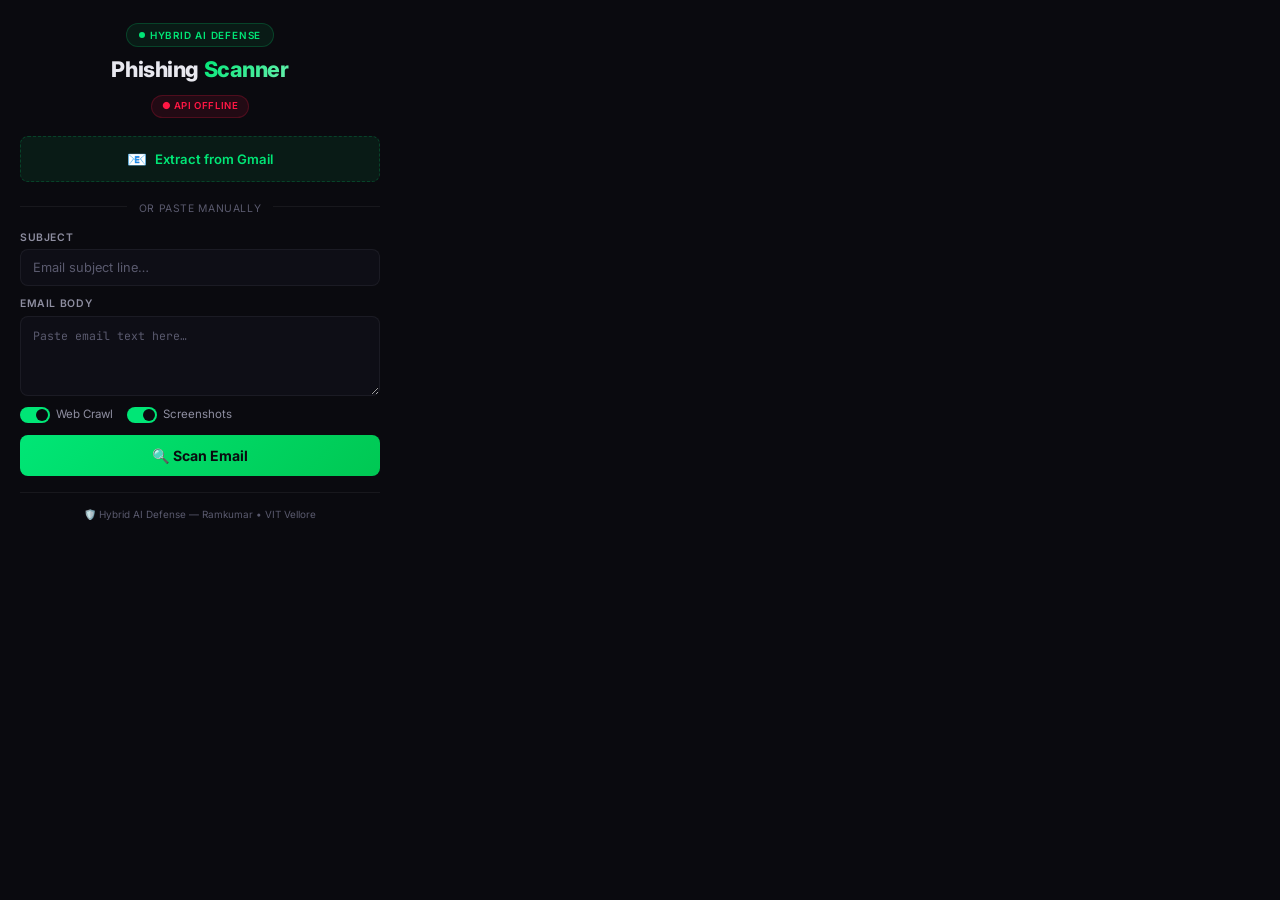
==== extension/popup.html @ 00ccaf17 "added sender info analysis" ====
<!DOCTYPE html>
<html lang="en">

<head>
  <meta charset="UTF-8" />
  <meta name="viewport" content="width=device-width, initial-scale=1.0" />
  <title>Hybrid AI Defense</title>
  <link rel="stylesheet" href="popup.css" />
</head>

<body>
  <div class="app">

    <!-- Header -->
    <header class="header">
      <div class="header__badge">
        <span class="dot"></span>
        Hybrid AI Defense
      </div>
      <h1 class="header__title">Phishing <span class="accent">Scanner</span></h1>
      <div class="status-chip" id="statusChip">Checking API…</div>
    </header>

    <!-- Input Section -->
    <section class="input-section" id="inputSection">

      <button class="btn-extract" id="extractBtn">
        <span class="btn-icon">📧</span>
        Extract from Gmail
      </button>

      <!-- Sender Metadata (auto-filled on extract) -->
      <details class="sender-info" id="senderInfoPanel" style="display:none;">
        <summary class="section-title"><span class="icon">👤</span> Sender Info <span class="summary-arrow"></span></summary>
        <div class="sender-grid">
          <span class="sender-label">From</span>
          <span class="sender-value" id="senderFrom">—</span>
          <span class="sender-label">Mailed-by</span>
          <span class="sender-value" id="senderMailedBy">—</span>
          <span class="sender-label">Signed-by</span>
          <span class="sender-value" id="senderSignedBy">—</span>
          <span class="sender-label">Security</span>
          <span class="sender-value" id="senderSecurity">—</span>
        </div>
      </details>

      <div class="or-divider"><span>or paste manually</span></div>

      <div class="input-group">
        <label for="subjectInput">Subject</label>
        <input type="text" id="subjectInput" placeholder="Email subject line…" />
      </div>

      <div class="input-group">
        <label for="emailInput">Email Body</label>
        <div id="emailInput" class="email-input" contenteditable="true" data-placeholder="Paste email text here…"></div>
      </div>

      <div class="options-row">
        <label class="toggle-group">
          <input type="checkbox" id="crawlToggle" checked />
          Web Crawl
        </label>
        <label class="toggle-group">
          <input type="checkbox" id="screenshotToggle" checked />
          Screenshots
        </label>
      </div>

      <button class="btn-analyze" id="analyzeBtn">
        <span class="btn-text">🔍 Scan Email</span>
        <span class="spinner"></span>
      </button>
    </section>

    <!-- Results Section -->
    <section class="results-section" id="resultsSection">

      <!-- Verdict -->
      <div class="verdict-banner" id="verdictBanner">
        <div class="gauge-container">
          <svg viewBox="0 0 100 100">
            <circle class="gauge-bg" cx="50" cy="50" r="40" />
            <circle class="gauge-fill" id="gaugeFill" cx="50" cy="50" r="40" stroke-dasharray="251.33"
              stroke-dashoffset="251.33" />
          </svg>
          <div class="gauge-label">
            <span class="gauge-score" id="gaugeScore">0</span>
            <span class="gauge-tag">Risk</span>
          </div>
        </div>
        <div class="verdict-info">
          <div class="verdict-label">Overall Verdict</div>
          <div class="verdict-text" id="verdictText">—</div>
          <div class="verdict-layers" id="layersBadges"></div>
        </div>
      </div>

      <!-- Layer Cards -->
      <div class="layer-grid">

        <!-- Text -->
        <div class="layer-card">
          <div class="layer-card__header">
            <span class="layer-name"><span class="li">🧠</span> Text</span>
            <span class="layer-score" id="textScore">—</span>
          </div>
          <div class="layer-bar">
            <div class="layer-bar__fill" id="textBar"></div>
          </div>
          <ul class="layer-flags" id="textFlags"></ul>
        </div>

        <!-- Sender -->
        <div class="layer-card" id="senderCard" style="display:none;">
          <div class="layer-card__header">
            <span class="layer-name"><span class="li">👤</span> Sender</span>
            <span class="layer-score" id="senderScore">—</span>
          </div>
          <div class="layer-bar">
            <div class="layer-bar__fill" id="senderBar"></div>
          </div>
          <ul class="layer-flags" id="senderFlags"></ul>
        </div>

        <!-- URL -->
        <div class="layer-card">
          <div class="layer-card__header">
            <span class="layer-name"><span class="li">🔗</span> URL</span>
            <span class="layer-score" id="urlScore">—</span>
          </div>
          <div class="layer-bar">
            <div class="layer-bar__fill" id="urlBar"></div>
          </div>
          <ul class="layer-flags" id="urlFlags"></ul>
        </div>

        <!-- Crawl -->
        <div class="layer-card">
          <div class="layer-card__header">
            <span class="layer-name"><span class="li">🕷️</span> Crawl</span>
            <span class="layer-score" id="crawlScore">—</span>
          </div>
          <div class="layer-bar">
            <div class="layer-bar__fill" id="crawlBar"></div>
          </div>
          <ul class="layer-flags" id="crawlFlags"></ul>
        </div>

        <!-- Visual -->
        <div class="layer-card">
          <div class="layer-card__header">
            <span class="layer-name"><span class="li">👁️</span> Visual</span>
            <span class="layer-score" id="visualScore">—</span>
          </div>
          <div class="layer-bar">
            <div class="layer-bar__fill" id="visualBar"></div>
          </div>
          <ul class="layer-flags" id="visualFlags"></ul>
        </div>

        <!-- Links -->
        <div class="layer-card">
          <div class="layer-card__header">
            <span class="layer-name"><span class="li">🔀</span> Links</span>
            <span class="layer-score" id="linkScore">—</span>
          </div>
          <div class="layer-bar">
            <div class="layer-bar__fill" id="linkBar"></div>
          </div>
          <ul class="layer-flags" id="linkFlags"></ul>
        </div>

      </div>

      <!-- Risk Factors -->
      <div class="risk-factors" id="riskFactorsCard" style="display:none;">
        <div class="section-title"><span class="icon">⚠️</span> Risk Factors</div>
        <ul class="risk-list" id="riskFactorsList"></ul>
      </div>

    </section>

    <!-- Footer -->
    <footer class="footer">
      🛡️ Hybrid AI Defense — Ramkumar • VIT Vellore
    </footer>
  </div>

  <!-- Error Toast -->
  <div class="error-toast" id="errorToast"></div>

  <script src="popup.js"></script>
</body>

</html>
---- extension/popup.css ----
/* ============================================
   Hybrid AI Defense — Extension Popup Styles
   Dark Mode + Green Accent (matches frontend)
   ============================================ */

@import url('https://fonts.googleapis.com/css2?family=Inter:wght@300;400;500;600;700;800;900&family=JetBrains+Mono:wght@400;500;600&display=swap');

/* ---------- Design Tokens ---------- */
:root {
  --bg-primary: #0a0a0f;
  --bg-secondary: #101018;
  --bg-card: rgba(18, 18, 28, 0.85);
  --bg-card-hover: rgba(24, 24, 38, 0.9);
  --bg-input: rgba(15, 15, 24, 0.9);

  --accent: #00e676;
  --accent-dim: #00c853;
  --accent-glow: rgba(0, 230, 118, 0.25);
  --accent-subtle: rgba(0, 230, 118, 0.08);

  --text-primary: #e8e8ef;
  --text-secondary: #8e8ea0;
  --text-muted: #5a5a6e;

  --border: rgba(255, 255, 255, 0.06);
  --border-accent: rgba(0, 230, 118, 0.2);

  --safe: #00e676;
  --safe-bg: rgba(0, 230, 118, 0.1);
  --suspicious: #ffab00;
  --suspicious-bg: rgba(255, 171, 0, 0.1);
  --phishing: #ff1744;
  --phishing-bg: rgba(255, 23, 68, 0.1);

  --radius: 12px;
  --radius-sm: 8px;
  --shadow: 0 4px 20px rgba(0, 0, 0, 0.4);
  --transition: 0.25s cubic-bezier(0.4, 0, 0.2, 1);

  --font: 'Inter', -apple-system, BlinkMacSystemFont, sans-serif;
  --mono: 'JetBrains Mono', monospace;
}

/* ---------- Reset ---------- */
*,
*::before,
*::after {
  margin: 0;
  padding: 0;
  box-sizing: border-box;
}

html,
body {
  width: 400px;
  min-height: 480px;
  max-height: 600px;
  overflow-y: auto;
  overflow-x: hidden;
}

body {
  font-family: var(--font);
  background: var(--bg-primary);
  color: var(--text-primary);
  line-height: 1.5;
  -webkit-font-smoothing: antialiased;
}

/* Custom scrollbar */
body::-webkit-scrollbar {
  width: 5px;
}

body::-webkit-scrollbar-track {
  background: transparent;
}

body::-webkit-scrollbar-thumb {
  background: rgba(255, 255, 255, 0.1);
  border-radius: 10px;
}

/* ---------- App Container ---------- */
.app {
  padding: 20px;
}

/* ---------- Header ---------- */
.header {
  text-align: center;
  margin-bottom: 18px;
}

.header__badge {
  display: inline-flex;
  align-items: center;
  gap: 5px;
  background: var(--accent-subtle);
  border: 1px solid var(--border-accent);
  border-radius: 100px;
  padding: 4px 12px;
  font-size: 0.62rem;
  font-weight: 600;
  color: var(--accent);
  text-transform: uppercase;
  letter-spacing: 0.08em;
  margin-bottom: 10px;
}

.header__badge .dot {
  width: 6px;
  height: 6px;
  border-radius: 50%;
  background: var(--accent);
  animation: blink 2s ease-in-out infinite;
}

@keyframes blink {

  0%,
  100% {
    opacity: 1;
  }

  50% {
    opacity: 0.3;
  }
}

.header__title {
  font-size: 1.35rem;
  font-weight: 800;
  letter-spacing: -0.02em;
  line-height: 1.2;
  margin-bottom: 8px;
}

.header__title .accent {
  background: linear-gradient(135deg, var(--accent), #69f0ae);
  -webkit-background-clip: text;
  -webkit-text-fill-color: transparent;
  background-clip: text;
}

/* ---------- Status Chip ---------- */
.status-chip {
  display: inline-flex;
  align-items: center;
  gap: 5px;
  padding: 3px 10px;
  border-radius: 100px;
  font-size: 0.6rem;
  font-weight: 600;
  text-transform: uppercase;
  letter-spacing: 0.06em;
  transition: var(--transition);
  background: rgba(255, 255, 255, 0.05);
  color: var(--text-muted);
  border: 1px solid var(--border);
}

.status-chip.online {
  background: var(--safe-bg);
  color: var(--safe);
  border-color: rgba(0, 230, 118, 0.2);
}

.status-chip.offline {
  background: var(--phishing-bg);
  color: var(--phishing);
  border-color: rgba(255, 23, 68, 0.2);
}

/* ---------- Input Section ---------- */
.input-section {
  margin-bottom: 16px;
}

/* Sender Info Panel */
.sender-info {
  margin-top: 10px;
  background: var(--bg-card);
  border: 1px solid var(--border);
  border-radius: var(--radius-sm);
  animation: fadeUp 0.3s ease-out;
  overflow: hidden;
}

.sender-info summary {
  padding: 10px 14px;
  cursor: pointer;
  list-style: none;
  display: flex;
  align-items: center;
  justify-content: space-between;
  background: rgba(255, 255, 255, 0.02);
  transition: var(--transition);
}

.sender-info summary::-webkit-details-marker {
  display: none;
}

.sender-info summary:hover {
  background: rgba(255, 255, 255, 0.05);
  color: var(--accent);
}

.sender-info .section-title {
  margin: 0;
}

.summary-arrow {
  font-size: 0.6rem;
  transition: transform 0.2s;
  color: var(--text-muted);
}

.summary-arrow::before {
  content: '▼';
}

.sender-info[open] .summary-arrow {
  transform: rotate(180deg);
}

.sender-grid {
  display: grid;
  grid-template-columns: auto 1fr;
  gap: 3px 12px;
  align-items: center;
  padding: 12px 14px;
  border-top: 1px solid var(--border);
}

.sender-label {
  font-size: 0.6rem;
  font-weight: 700;
  text-transform: uppercase;
  letter-spacing: 0.06em;
  color: var(--text-muted);
}

.sender-value {
  font-size: 0.7rem;
  font-family: var(--mono);
  color: var(--text-secondary);
  white-space: nowrap;
  overflow: hidden;
  text-overflow: ellipsis;
}

/* Extract Button */
.btn-extract {
  width: 100%;
  padding: 12px;
  border: 1px dashed var(--border-accent);
  border-radius: var(--radius-sm);
  background: var(--accent-subtle);
  color: var(--accent);
  font-family: var(--font);
  font-size: 0.82rem;
  font-weight: 600;
  cursor: pointer;
  transition: var(--transition);
  display: flex;
  align-items: center;
  justify-content: center;
  gap: 8px;
}

.btn-extract:hover {
  background: rgba(0, 230, 118, 0.15);
  border-color: var(--accent);
  transform: translateY(-1px);
  box-shadow: 0 4px 16px var(--accent-glow);
}

.btn-extract:active {
  transform: translateY(0);
}

.btn-extract .btn-icon {
  font-size: 1rem;
}

.btn-extract.success {
  border-color: var(--safe);
  background: var(--safe-bg);
  color: var(--safe);
}

.btn-extract.error {
  border-color: var(--phishing);
  background: var(--phishing-bg);
  color: var(--phishing);
}

/* Divider */
.or-divider {
  text-align: center;
  margin: 12px 0;
  position: relative;
}

.or-divider::before {
  content: '';
  position: absolute;
  left: 0;
  right: 0;
  top: 50%;
  height: 1px;
  background: var(--border);
}

.or-divider span {
  position: relative;
  background: var(--bg-primary);
  padding: 0 12px;
  font-size: 0.65rem;
  color: var(--text-muted);
  text-transform: uppercase;
  letter-spacing: 0.06em;
}

/* Input Fields */
.input-group {
  margin-bottom: 10px;
}

.input-group label {
  display: block;
  font-size: 0.65rem;
  font-weight: 600;
  color: var(--text-secondary);
  margin-bottom: 4px;
  text-transform: uppercase;
  letter-spacing: 0.06em;
}

.input-group input,
.input-group textarea,
.input-group .email-input {
  width: 100%;
  background: var(--bg-input);
  border: 1px solid var(--border);
  border-radius: var(--radius-sm);
  padding: 10px 12px;
  color: var(--text-primary);
  font-family: var(--font);
  font-size: 0.8rem;
  transition: var(--transition);
  outline: none;
  resize: vertical;
  box-sizing: border-box;
}

.input-group input::placeholder,
.input-group textarea::placeholder {
  color: var(--text-muted);
}

/* Contenteditable placeholder via :empty:before */
.input-group .email-input:empty:before {
  content: attr(data-placeholder);
  color: var(--text-muted);
  pointer-events: none;
}

.input-group input:focus,
.input-group textarea:focus,
.input-group .email-input:focus {
  border-color: var(--accent);
  box-shadow: 0 0 0 2px var(--accent-glow);
}

.input-group textarea,
.input-group .email-input {
  min-height: 80px;
  max-height: 120px;
  overflow-y: auto;
  font-family: var(--mono);
  font-size: 0.72rem;
  line-height: 1.6;
  white-space: pre-wrap;
  word-break: break-word;
}

/* Hide pasted images but keep link structure */
.input-group .email-input img {
  display: none;
}

.input-group .email-input a {
  color: var(--accent);
  text-decoration: underline;
}

/* Options Row */
.options-row {
  display: flex;
  gap: 14px;
  margin-bottom: 12px;
}

.toggle-group {
  display: flex;
  align-items: center;
  gap: 6px;
  cursor: pointer;
  font-size: 0.72rem;
  color: var(--text-secondary);
}

.toggle-group input[type="checkbox"] {
  appearance: none;
  width: 30px;
  height: 16px;
  background: rgba(255, 255, 255, 0.08);
  border-radius: 100px;
  position: relative;
  cursor: pointer;
  transition: var(--transition);
}

.toggle-group input[type="checkbox"]::after {
  content: '';
  position: absolute;
  width: 12px;
  height: 12px;
  background: var(--text-muted);
  border-radius: 50%;
  top: 2px;
  left: 2px;
  transition: var(--transition);
}

.toggle-group input[type="checkbox"]:checked {
  background: var(--accent);
}

.toggle-group input[type="checkbox"]:checked::after {
  background: var(--bg-primary);
  left: 16px;
}

/* Analyze Button */
.btn-analyze {
  width: 100%;
  padding: 12px;
  border: none;
  border-radius: var(--radius-sm);
  font-family: var(--font);
  font-size: 0.88rem;
  font-weight: 700;
  cursor: pointer;
  transition: var(--transition);
  position: relative;
  overflow: hidden;
  background: linear-gradient(135deg, var(--accent), var(--accent-dim));
  color: var(--bg-primary);
}

.btn-analyze:hover:not(:disabled) {
  transform: translateY(-1px);
  box-shadow: 0 6px 24px var(--accent-glow);
}

.btn-analyze:active:not(:disabled) {
  transform: translateY(0);
}

.btn-analyze:disabled {
  opacity: 0.5;
  cursor: not-allowed;
}

.btn-analyze .spinner {
  display: none;
  width: 18px;
  height: 18px;
  border: 2.5px solid rgba(10, 10, 15, 0.2);
  border-top-color: var(--bg-primary);
  border-radius: 50%;
  animation: spin 0.8s linear infinite;
  margin: 0 auto;
}

.btn-analyze.loading .btn-text {
  display: none;
}

.btn-analyze.loading .spinner {
  display: inline-block;
}

@keyframes spin {
  to {
    transform: rotate(360deg);
  }
}

/* ---------- Results Section ---------- */
.results-section {
  display: none;
  animation: fadeUp 0.4s ease-out;
}

.results-section.visible {
  display: block;
}

@keyframes fadeUp {
  from {
    opacity: 0;
    transform: translateY(16px);
  }

  to {
    opacity: 1;
    transform: translateY(0);
  }
}

/* ---------- Verdict Banner ---------- */
.verdict-banner {
  display: flex;
  align-items: center;
  gap: 16px;
  padding: 18px;
  border-radius: var(--radius);
  margin-bottom: 14px;
  position: relative;
  overflow: hidden;
}

.verdict-banner::before {
  content: '';
  position: absolute;
  inset: 0;
  z-index: 0;
  opacity: 0.07;
  background: radial-gradient(ellipse at 30% 50%, currentColor 0%, transparent 70%);
}

.verdict-banner>* {
  position: relative;
  z-index: 1;
}

.verdict-banner.safe {
  background: var(--safe-bg);
  border: 1px solid rgba(0, 230, 118, 0.18);
  color: var(--safe);
}

.verdict-banner.suspicious {
  background: var(--suspicious-bg);
  border: 1px solid rgba(255, 171, 0, 0.18);
  color: var(--suspicious);
}

.verdict-banner.phishing {
  background: var(--phishing-bg);
  border: 1px solid rgba(255, 23, 68, 0.18);
  color: var(--phishing);
}

/* Gauge */
.gauge-container {
  flex-shrink: 0;
  width: 70px;
  height: 70px;
  position: relative;
}

.gauge-container svg {
  width: 100%;
  height: 100%;
  transform: rotate(-90deg);
}

.gauge-bg {
  fill: none;
  stroke: rgba(255, 255, 255, 0.06);
  stroke-width: 8;
}

.gauge-fill {
  fill: none;
  stroke-width: 8;
  stroke-linecap: round;
  transition: stroke-dashoffset 1s cubic-bezier(0.4, 0, 0.2, 1),
    stroke 0.5s ease;
}

.gauge-label {
  position: absolute;
  inset: 0;
  display: flex;
  flex-direction: column;
  align-items: center;
  justify-content: center;
}

.gauge-score {
  font-size: 1.1rem;
  font-weight: 800;
  line-height: 1;
}

.gauge-tag {
  font-size: 0.5rem;
  text-transform: uppercase;
  font-weight: 600;
  letter-spacing: 0.08em;
  color: var(--text-muted);
  margin-top: 1px;
}

/* Verdict Info */
.verdict-info {
  flex: 1;
}

.verdict-label {
  font-size: 0.55rem;
  text-transform: uppercase;
  letter-spacing: 0.1em;
  font-weight: 700;
  opacity: 0.7;
  margin-bottom: 2px;
}

.verdict-text {
  font-size: 1.2rem;
  font-weight: 900;
  letter-spacing: 0.02em;
}

.verdict-layers {
  margin-top: 4px;
  font-size: 0.65rem;
  color: var(--text-secondary);
}

.verdict-layers span {
  display: inline-flex;
  align-items: center;
  gap: 2px;
  background: rgba(255, 255, 255, 0.04);
  padding: 2px 7px;
  border-radius: 100px;
  margin: 2px 2px 2px 0;
  font-size: 0.6rem;
  border: 1px solid var(--border);
}

/* ---------- Layer Grid ---------- */
.layer-grid {
  display: flex;
  flex-direction: column;
  gap: 8px;
  margin-bottom: 14px;
}

.layer-card {
  background: var(--bg-card);
  border: 1px solid var(--border);
  border-radius: var(--radius-sm);
  padding: 12px 14px;
  transition: var(--transition);
}

.layer-card:hover {
  background: var(--bg-card-hover);
  border-color: rgba(255, 255, 255, 0.09);
}

.layer-card__header {
  display: flex;
  justify-content: space-between;
  align-items: center;
  margin-bottom: 8px;
}

.layer-name {
  font-size: 0.68rem;
  font-weight: 700;
  text-transform: uppercase;
  letter-spacing: 0.06em;
  color: var(--text-secondary);
  display: flex;
  align-items: center;
  gap: 5px;
}

.layer-name .li {
  font-size: 0.9rem;
}

.layer-score {
  font-size: 1rem;
  font-weight: 800;
  font-family: var(--mono);
}

/* Score colors */
.score-safe {
  color: var(--safe);
}

.score-suspicious {
  color: var(--suspicious);
}

.score-phishing {
  color: var(--phishing);
}

/* Layer bar */
.layer-bar {
  width: 100%;
  height: 3px;
  background: rgba(255, 255, 255, 0.06);
  border-radius: 100px;
  overflow: hidden;
  margin-bottom: 8px;
}

.layer-bar__fill {
  height: 100%;
  border-radius: 100px;
  transition: width 0.8s cubic-bezier(0.4, 0, 0.2, 1);
  width: 0;
}

.bar-safe {
  background: var(--safe);
}

.bar-suspicious {
  background: var(--suspicious);
}

.bar-phishing {
  background: var(--phishing);
}

/* Flags list */
.layer-flags {
  list-style: none;
}

.layer-flags li {
  font-size: 0.68rem;
  color: var(--text-secondary);
  padding: 2px 0;
  display: flex;
  align-items: flex-start;
  gap: 5px;
  line-height: 1.3;
  overflow: hidden;
  text-overflow: ellipsis;
  word-break: break-all;
}

.layer-flags li::before {
  content: '›';
  color: var(--accent);
  font-weight: 700;
  flex-shrink: 0;
}

/* Collapsible URLs toggle */
.urls-toggle {
  cursor: pointer;
  user-select: none;
  font-weight: 600;
  color: var(--accent) !important;
  opacity: 0.8;
  transition: var(--transition);
}

.urls-toggle:hover {
  opacity: 1;
}

.urls-toggle::before {
  content: '' !important;
}

.urls-hidden {
  display: none;
}

.url-item {
  font-size: 0.62rem !important;
  opacity: 0.7;
}

/* ---------- Risk Factors ---------- */
.risk-factors {
  margin-bottom: 14px;
}

.section-title {
  font-size: 0.6rem;
  font-weight: 700;
  text-transform: uppercase;
  letter-spacing: 0.1em;
  color: var(--text-muted);
  margin-bottom: 8px;
  display: flex;
  align-items: center;
  gap: 6px;
}

.section-title .icon {
  font-size: 0.85rem;
}

.risk-list {
  list-style: none;
  display: flex;
  flex-direction: column;
  gap: 4px;
}

.risk-list li {
  display: flex;
  align-items: center;
  gap: 8px;
  padding: 8px 10px;
  background: rgba(255, 23, 68, 0.04);
  border: 1px solid rgba(255, 23, 68, 0.08);
  border-radius: var(--radius-sm);
  font-size: 0.72rem;
  color: var(--text-secondary);
  transition: var(--transition);
}

.risk-list li:hover {
  background: rgba(255, 23, 68, 0.08);
}

.risk-list li .rf-icon {
  font-size: 0.8rem;
  flex-shrink: 0;
}

/* ---------- Footer ---------- */
.footer {
  text-align: center;
  padding: 14px 0 4px;
  border-top: 1px solid var(--border);
  margin-top: 12px;
  font-size: 0.62rem;
  color: var(--text-muted);
}

/* ---------- Error Toast ---------- */
.error-toast {
  position: fixed;
  bottom: 12px;
  left: 50%;
  transform: translateX(-50%) translateY(80px);
  background: var(--phishing-bg);
  border: 1px solid rgba(255, 23, 68, 0.2);
  color: var(--phishing);
  padding: 10px 16px;
  border-radius: var(--radius-sm);
  font-size: 0.75rem;
  font-weight: 500;
  z-index: 1000;
  backdrop-filter: blur(16px);
  transition: transform 0.35s cubic-bezier(0.4, 0, 0.2, 1);
  max-width: 90%;
  text-align: center;
}

.error-toast.visible {
  transform: translateX(-50%) translateY(0);
}
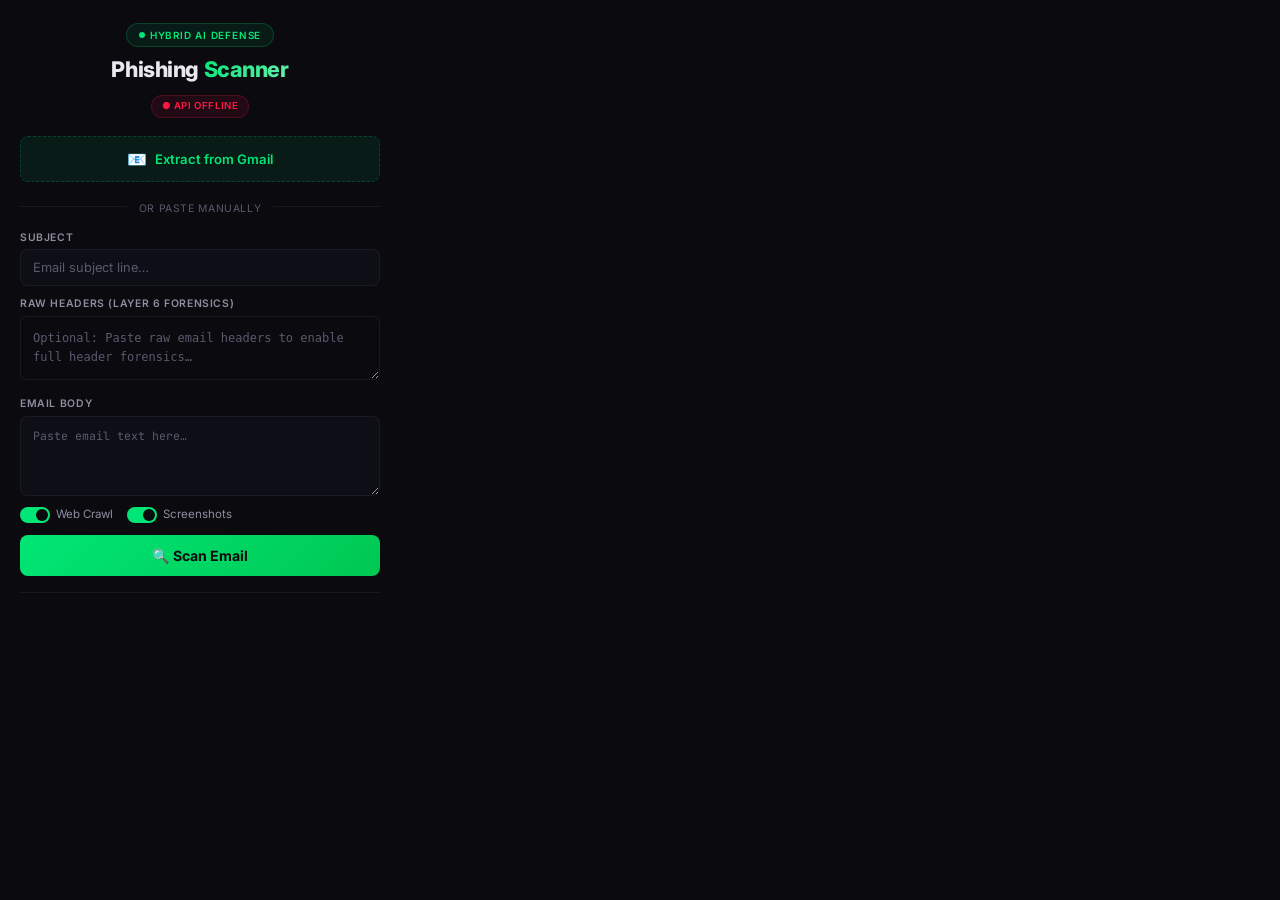
==== commit ceeb00e9: "Fixed extension inbox header bug and matched frontend raw headers feature" ====
--- a/extension/popup.html
+++ b/extension/popup.html
@@ -52,6 +52,11 @@
       </div>
 
       <div class="input-group">
+        <label for="rawHeadersInput">Raw Headers (Layer 6 Forensics)</label>
+        <textarea id="rawHeadersInput" placeholder="Optional: Paste raw email headers to enable full header forensics…" style="width: 100%; min-height: 48px; border-radius: 6px; padding: 0.75rem; font-family: monospace; font-size: 0.75rem; background: var(--surface); color: var(--text); border: 1px solid var(--border);"></textarea>
+      </div>
+
+      <div class="input-group">
         <label for="emailInput">Email Body</label>
         <div id="emailInput" class="email-input" contenteditable="true" data-placeholder="Paste email text here…"></div>
       </div>
@@ -171,6 +176,45 @@
           <ul class="layer-flags" id="linkFlags"></ul>
         </div>
 
+        <!-- Layer 6: Header Forensics -->
+        <div class="layer-card layer-card--headers" id="headerCard" style="display:none;">
+          <div class="layer-card__header">
+            <span class="layer-name"><span class="li">📋</span> Headers</span>
+            <span class="layer-score" id="headerScore">—</span>
+          </div>
+          <div class="layer-bar">
+            <div class="layer-bar__fill" id="headerBar"></div>
+          </div>
+          <div class="header-auth-badges" id="headerAuthBadges"></div>
+          <ul class="layer-flags" id="headerFlags"></ul>
+        </div>
+
+      </div>
+
+      <!-- AI Authorship Card -->
+      <div class="ai-auth-card" id="aiAuthorshipCard" style="display:none;">
+        <div class="ai-auth-card__header">
+          <span class="section-title"><span class="icon">🤖</span> AI Authorship</span>
+          <div class="ai-auth-right">
+            <span class="ai-auth-score" id="aiAuthScore">—</span>
+            <span class="ai-auth-pill" id="aiAuthPill">—</span>
+          </div>
+        </div>
+        <ul class="ai-signals-list" id="aiAuthSignals"></ul>
+      </div>
+
+      <!-- XAI Summary Card -->
+      <div class="xai-summary-card" id="xaiSummaryCard" style="display:none;">
+        <div class="section-title"><span class="icon">🔍</span> Why Flagged?</div>
+        <div class="xai-summary-text" id="xaiSummaryText"></div>
+        <div class="xai-cat-pills" id="xaiCatPills"></div>
+        <div class="xai-top-tokens-text" id="xaiTopTokens"></div>
+      </div>
+
+      <!-- Screenshot Gallery -->
+      <div id="screenshotsSection" style="display:none;" class="ss-section">
+        <div class="section-title"><span class="icon">📸</span> Link Previews</div>
+        <div class="crawl-screenshots-ext" id="screenshotsGallery"></div>
       </div>
 
       <!-- Risk Factors -->
--- a/extension/popup.css
+++ b/extension/popup.css
@@ -882,4 +882,237 @@
 
 .error-toast.visible {
   transform: translateX(-50%) translateY(0);
+}
+
+/* ---------- Crawl Screenshot Thumbnail (Extension) ---------- */
+.crawl-screenshots-ext {
+  display: flex;
+  flex-wrap: wrap;
+  gap: 8px;
+  margin-top: 10px;
+}
+
+.crawl-ss-thumb {
+  position: relative;
+  border-radius: var(--radius-sm);
+  overflow: hidden;
+  border: 1px solid var(--border);
+  cursor: pointer;
+  flex: 1 1 120px;
+  max-width: 160px;
+  background: rgba(255,255,255,0.03);
+  transition: var(--transition);
+  text-decoration: none;
+}
+
+.crawl-ss-thumb:hover {
+  border-color: var(--accent);
+  box-shadow: 0 0 0 2px var(--accent-glow);
+  transform: translateY(-1px);
+}
+
+.crawl-ss-thumb img {
+  width: 100%;
+  height: 72px;
+  object-fit: cover;
+  object-position: top;
+  display: block;
+}
+
+.crawl-ss-thumb-label {
+  padding: 5px 8px;
+  font-size: 0.58rem;
+  color: var(--text-muted);
+  white-space: nowrap;
+  overflow: hidden;
+  text-overflow: ellipsis;
+  border-top: 1px solid var(--border);
+  background: rgba(255,255,255,0.02);
+}
+
+.crawl-ss-thumb-badge {
+  position: absolute;
+  top: 4px;
+  right: 4px;
+  background: rgba(0,0,0,0.7);
+  color: #fff;
+  font-size: 0.52rem;
+  padding: 1px 5px;
+  border-radius: 100px;
+  backdrop-filter: blur(4px);
+}
+
+/* Standalone screenshots section (below layer grid) */
+.ss-section {
+  margin-bottom: 10px;
+  padding: 10px 0 0;
+  border-top: 1px solid var(--border);
+}
+
+.ss-section .section-title {
+  margin-bottom: 8px;
+}
+
+/* ---------- Header Forensics Layer Card ---------- */
+.layer-card--headers {
+  border-color: rgba(0, 200, 220, 0.18);
+}
+
+.header-auth-badges {
+  display: flex;
+  gap: 4px;
+  flex-wrap: wrap;
+  margin: 4px 0 6px;
+}
+
+.hdr-badge {
+  font-size: 0.58rem;
+  font-weight: 700;
+  font-family: var(--mono);
+  padding: 2px 6px;
+  border-radius: 999px;
+  border: 1px solid transparent;
+  white-space: nowrap;
+}
+
+.hdr-badge--pass    { background: rgba(0,230,118,0.12); border-color: rgba(0,230,118,0.3); color: var(--safe); }
+.hdr-badge--fail    { background: rgba(255,23,68,0.12);  border-color: rgba(255,23,68,0.35); color: var(--phishing); }
+.hdr-badge--softfail{ background: rgba(255,171,0,0.12); border-color: rgba(255,171,0,0.3);  color: var(--suspicious); }
+.hdr-badge--none    { background: rgba(255,255,255,0.04); border-color: var(--border); color: var(--text-muted); }
+
+/* ---------- AI Authorship Card ---------- */
+.ai-auth-card {
+  background: var(--bg-card);
+  border: 1px solid rgba(100, 180, 255, 0.2);
+  border-radius: var(--radius-sm);
+  padding: 12px 14px;
+  margin-bottom: 8px;
+  animation: fadeUp 0.3s ease-out;
+}
+
+.ai-auth-card__header {
+  display: flex;
+  justify-content: space-between;
+  align-items: center;
+  margin-bottom: 8px;
+}
+
+.ai-auth-right {
+  display: flex;
+  align-items: center;
+  gap: 6px;
+}
+
+.ai-auth-score {
+  font-size: 0.95rem;
+  font-weight: 800;
+  font-family: var(--mono);
+}
+
+.ai-auth-pill {
+  font-size: 0.58rem;
+  font-weight: 700;
+  padding: 2px 7px;
+  border-radius: 999px;
+  white-space: nowrap;
+}
+
+.ai-auth-pill--ai {
+  background: rgba(255, 23, 68, 0.12);
+  border: 1px solid rgba(255, 23, 68, 0.3);
+  color: var(--phishing);
+}
+
+.ai-auth-pill--human {
+  background: rgba(0, 230, 118, 0.1);
+  border: 1px solid rgba(0, 230, 118, 0.25);
+  color: var(--safe);
+}
+
+.ai-signals-list {
+  list-style: none;
+  display: flex;
+  flex-direction: column;
+  gap: 4px;
+}
+
+.ai-signal-row-ext {
+  display: grid;
+  grid-template-columns: 60px 1fr 28px;
+  align-items: center;
+  gap: 6px;
+}
+
+.ai-sig-label {
+  font-size: 0.6rem;
+  color: var(--text-muted);
+  white-space: nowrap;
+}
+
+.ai-sig-bar-wrap {
+  height: 4px;
+  background: rgba(255,255,255,0.06);
+  border-radius: 999px;
+  overflow: hidden;
+}
+
+.ai-sig-bar {
+  height: 100%;
+  border-radius: 999px;
+  transition: width 0.6s cubic-bezier(0.4, 0, 0.2, 1);
+  width: 0;
+}
+
+.ai-sig-val {
+  font-size: 0.6rem;
+  font-family: var(--mono);
+  color: var(--text-muted);
+  text-align: right;
+}
+
+/* ---------- XAI Summary Card ---------- */
+.xai-summary-card {
+  background: var(--bg-card);
+  border: 1px solid rgba(180, 100, 255, 0.2);
+  border-radius: var(--radius-sm);
+  padding: 12px 14px;
+  margin-bottom: 8px;
+  animation: fadeUp 0.3s ease-out;
+}
+
+.xai-summary-text {
+  font-size: 0.7rem;
+  font-weight: 600;
+  color: var(--text-primary);
+  margin: 6px 0;
+  padding: 5px 8px;
+  background: rgba(180,100,255,0.07);
+  border-left: 2px solid #b464ff;
+  border-radius: 4px;
+  line-height: 1.4;
+}
+
+.xai-cat-pills {
+  display: flex;
+  flex-wrap: wrap;
+  gap: 4px;
+  margin-bottom: 6px;
+}
+
+.xai-pill {
+  font-size: 0.58rem;
+  font-weight: 700;
+  padding: 2px 7px;
+  border-radius: 999px;
+  background: rgba(180,100,255,0.12);
+  border: 1px solid rgba(180,100,255,0.3);
+  color: #c880ff;
+  white-space: nowrap;
+}
+
+.xai-top-tokens-text {
+  font-size: 0.62rem;
+  color: var(--text-muted);
+  font-family: var(--mono);
+  line-height: 1.4;
 }
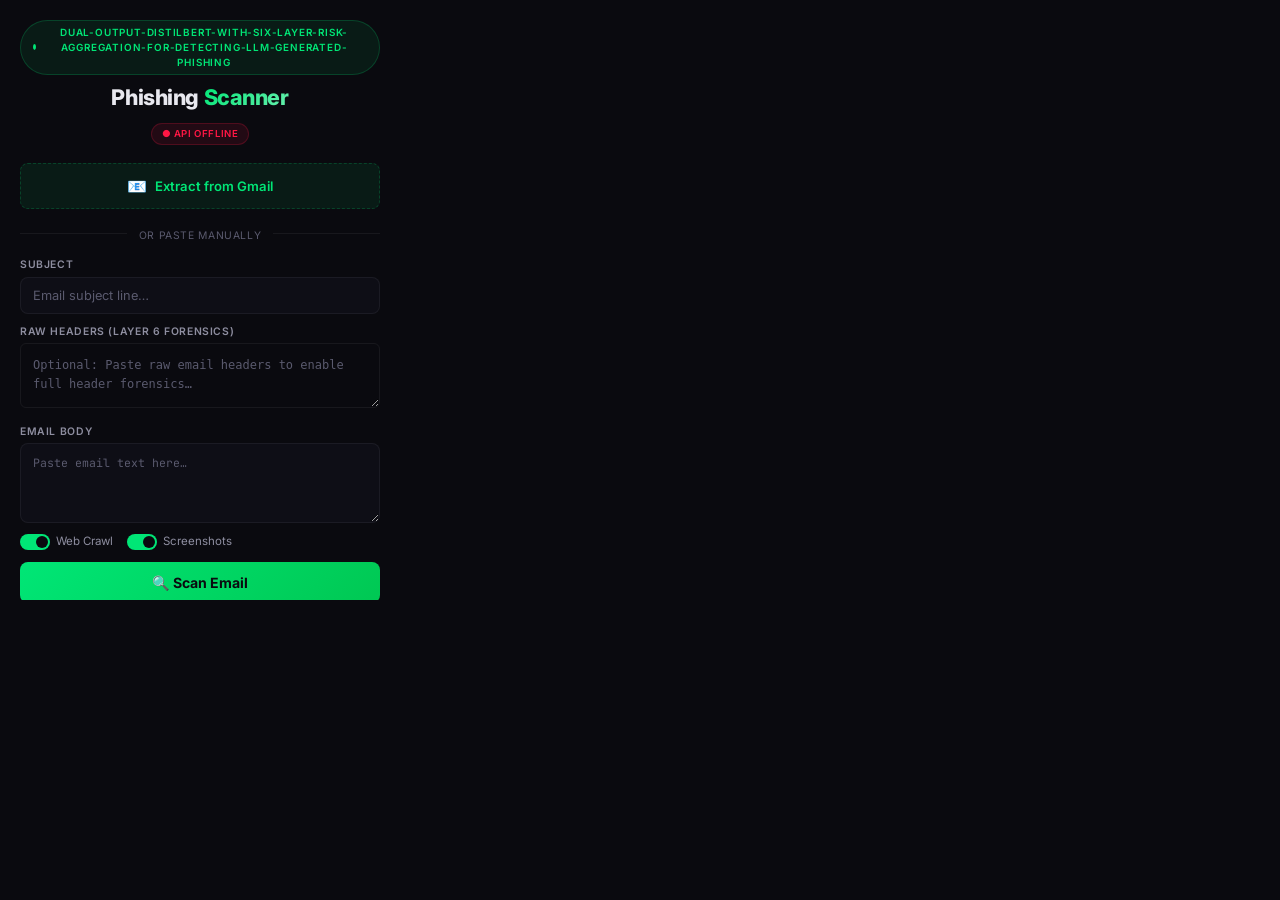
==== commit 24f8d9de: "Renamed project to Dual-Output-DistilBERT-with-Six-Layer-Risk-Aggregation-for-Detecting-LLM-Generate" ====
--- a/extension/popup.html
+++ b/extension/popup.html
@@ -4,7 +4,7 @@
 <head>
   <meta charset="UTF-8" />
   <meta name="viewport" content="width=device-width, initial-scale=1.0" />
-  <title>Hybrid AI Defense</title>
+  <title>Dual-Output-DistilBERT-with-Six-Layer-Risk-Aggregation-for-Detecting-LLM-Generated-Phishing</title>
   <link rel="stylesheet" href="popup.css" />
 </head>
 
@@ -15,7 +15,7 @@
     <header class="header">
       <div class="header__badge">
         <span class="dot"></span>
-        Hybrid AI Defense
+        Dual-Output-DistilBERT-with-Six-Layer-Risk-Aggregation-for-Detecting-LLM-Generated-Phishing
       </div>
       <h1 class="header__title">Phishing <span class="accent">Scanner</span></h1>
       <div class="status-chip" id="statusChip">Checking API…</div>
@@ -227,7 +227,7 @@
 
     <!-- Footer -->
     <footer class="footer">
-      🛡️ Hybrid AI Defense — Ramkumar • VIT Vellore
+      🛡️ Dual-Output-DistilBERT-with-Six-Layer-Risk-Aggregation-for-Detecting-LLM-Generated-Phishing — Ramkumar • VIT Vellore
     </footer>
   </div>
 
--- a/extension/popup.css
+++ b/extension/popup.css
@@ -1,5 +1,5 @@
 /* ============================================
-   Hybrid AI Defense — Extension Popup Styles
+   Dual-Output-DistilBERT-with-Six-Layer-Risk-Aggregation-for-Detecting-LLM-Generated-Phishing — Extension Popup Styles
    Dark Mode + Green Accent (matches frontend)
    ============================================ */
 
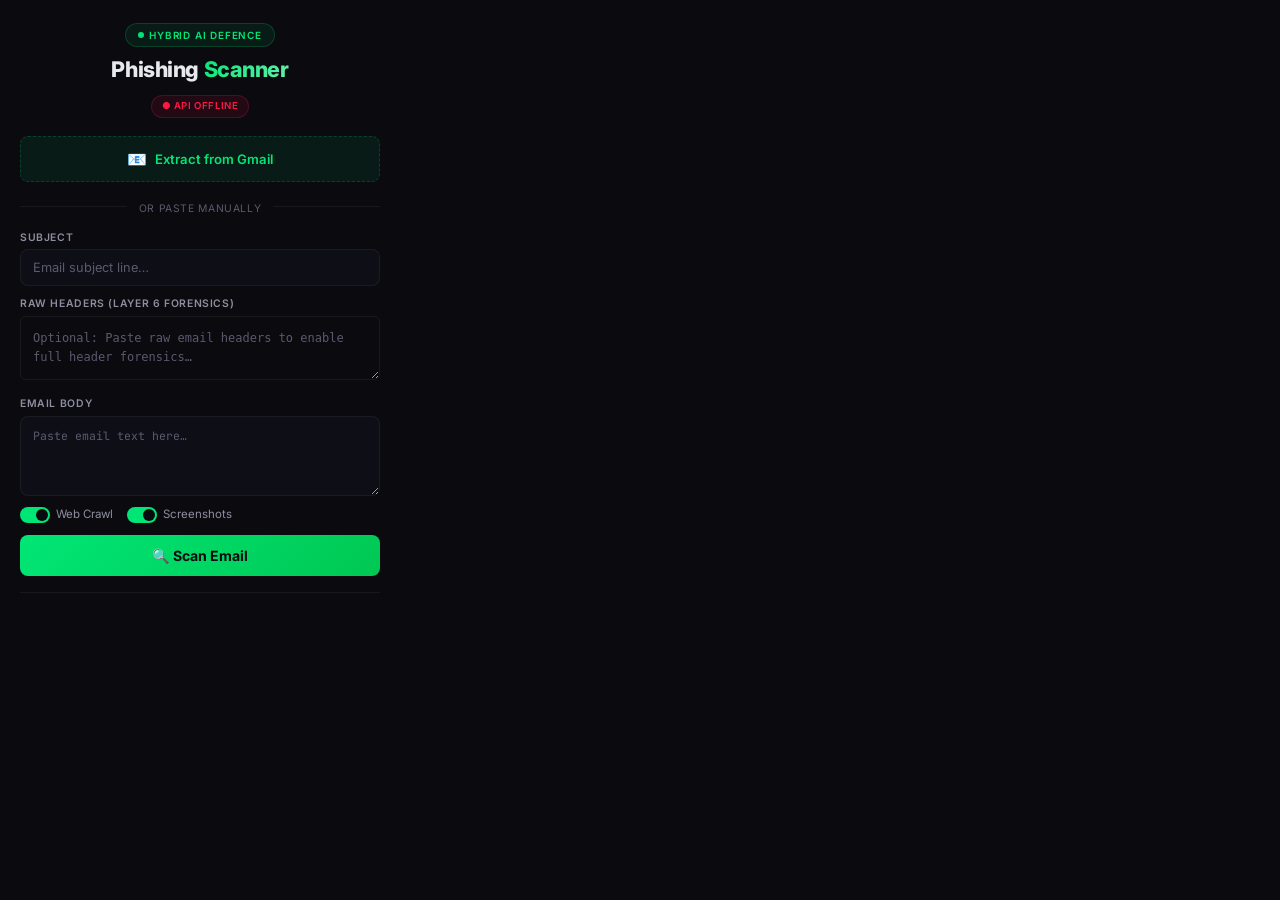
==== commit e60ce572: "Update extension name to Hybrid AI Defence and suppress whois logger spam" ====
--- a/extension/popup.html
+++ b/extension/popup.html
@@ -4,7 +4,7 @@
 <head>
   <meta charset="UTF-8" />
   <meta name="viewport" content="width=device-width, initial-scale=1.0" />
-  <title>Dual-Output-DistilBERT-with-Six-Layer-Risk-Aggregation-for-Detecting-LLM-Generated-Phishing</title>
+  <title>Hybrid AI Defence</title>
   <link rel="stylesheet" href="popup.css" />
 </head>
 
@@ -15,7 +15,7 @@
     <header class="header">
       <div class="header__badge">
         <span class="dot"></span>
-        Dual-Output-DistilBERT-with-Six-Layer-Risk-Aggregation-for-Detecting-LLM-Generated-Phishing
+        Hybrid AI Defence
       </div>
       <h1 class="header__title">Phishing <span class="accent">Scanner</span></h1>
       <div class="status-chip" id="statusChip">Checking API…</div>
@@ -227,7 +227,7 @@
 
     <!-- Footer -->
     <footer class="footer">
-      🛡️ Dual-Output-DistilBERT-with-Six-Layer-Risk-Aggregation-for-Detecting-LLM-Generated-Phishing — Ramkumar • VIT Vellore
+      🛡️ Hybrid AI Defence — Ramkumar • VIT Vellore
     </footer>
   </div>
 
--- a/extension/popup.css
+++ b/extension/popup.css
@@ -1,5 +1,5 @@
 /* ============================================
-   Dual-Output-DistilBERT-with-Six-Layer-Risk-Aggregation-for-Detecting-LLM-Generated-Phishing — Extension Popup Styles
+   Hybrid AI Defence — Extension Popup Styles
    Dark Mode + Green Accent (matches frontend)
    ============================================ */
 
